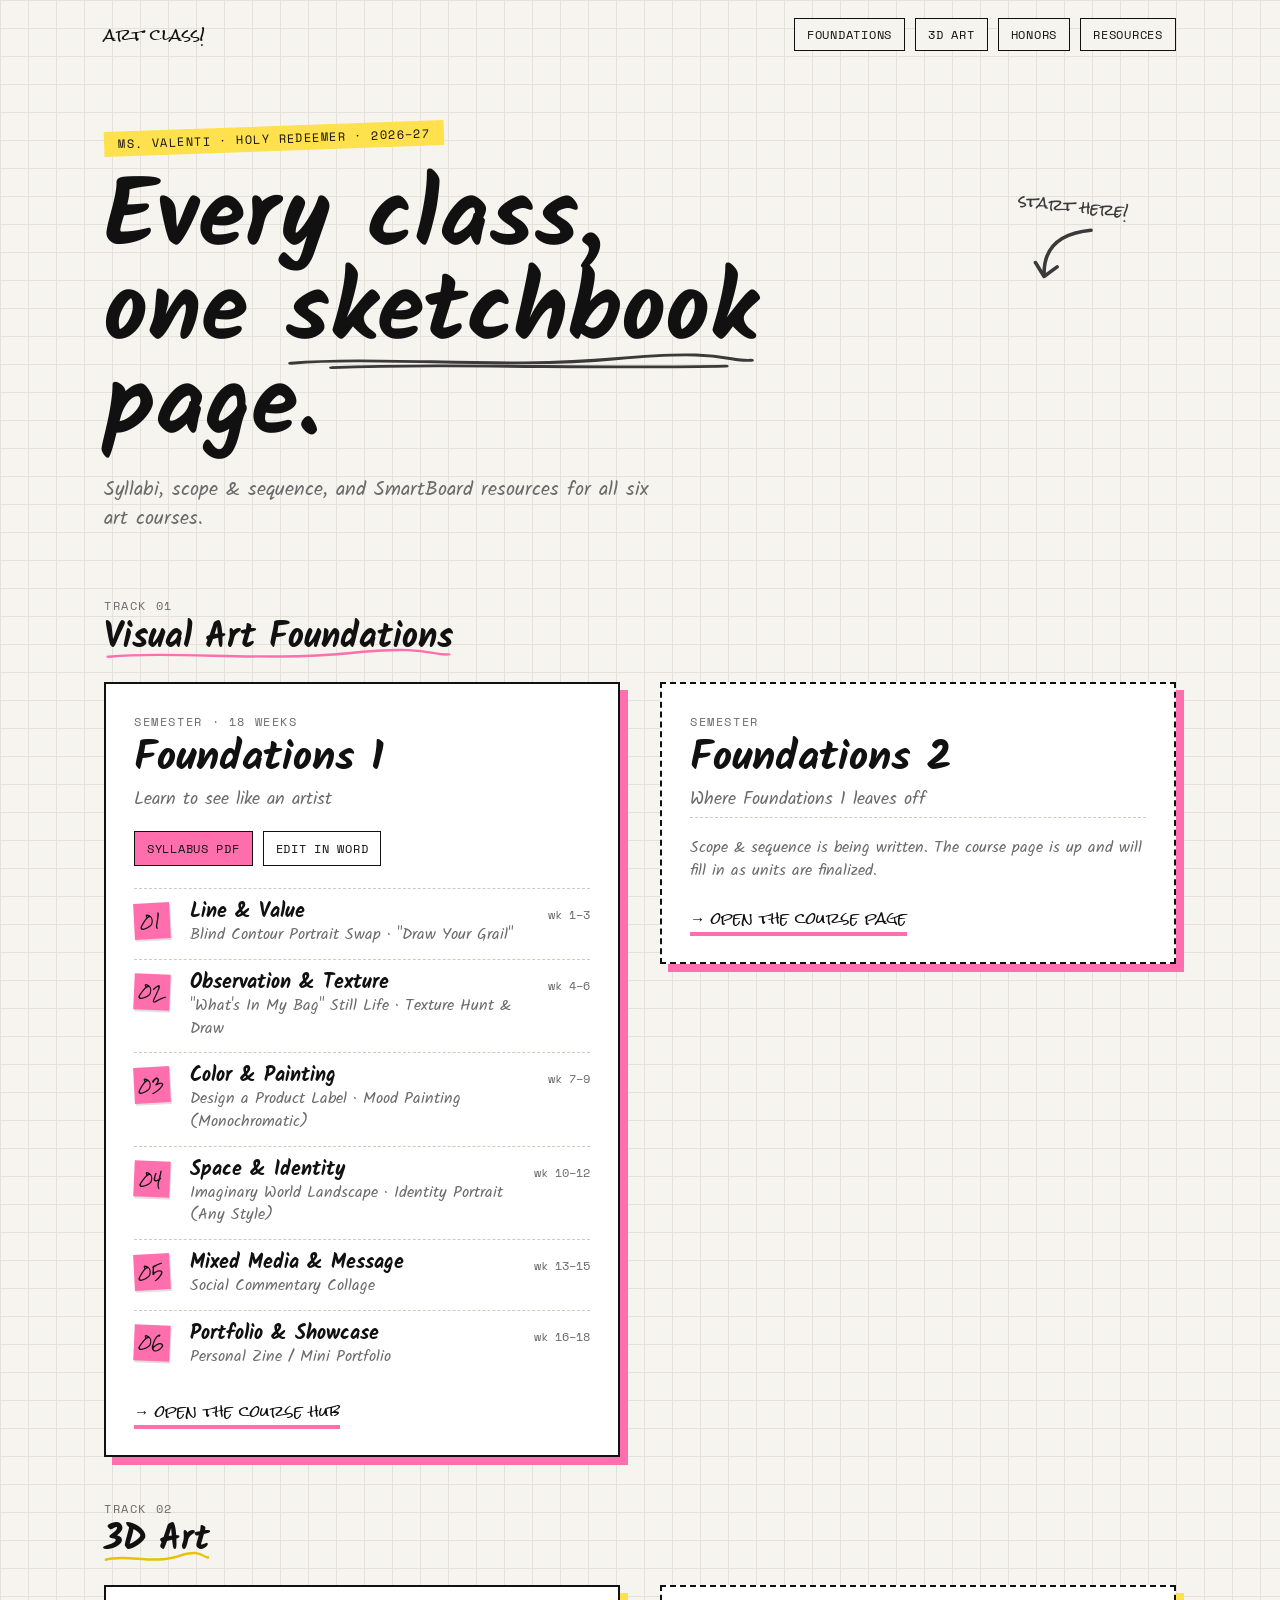
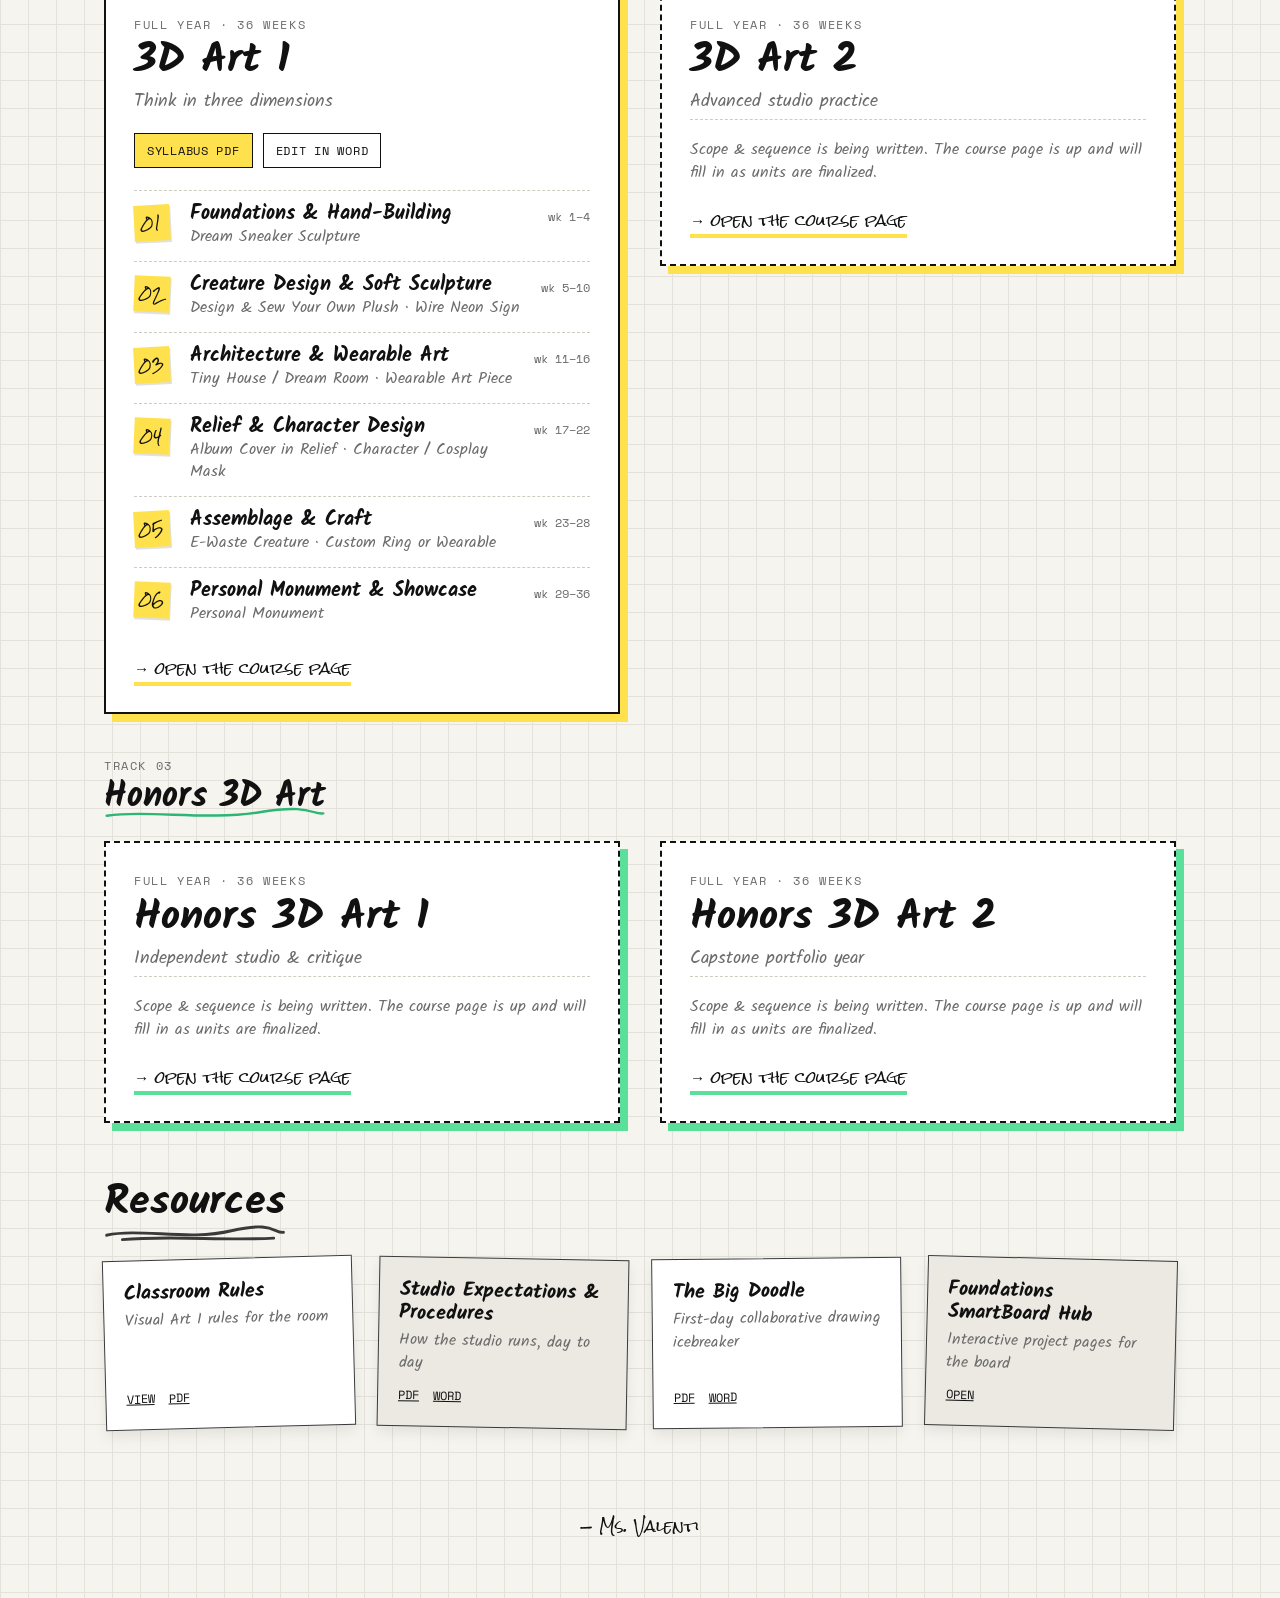
==== index.html @ 7fcce96c "Add sketchbook home page: scope & sequence and links Rebuild the top-level index.html in the sketchb" ====
<!DOCTYPE html>
<html lang="en">
<head>
<meta charset="UTF-8">
<meta name="viewport" content="width=device-width, initial-scale=1.0">
<title>Art Class — Holy Redeemer</title>
<link rel="preconnect" href="https://fonts.googleapis.com">
<link rel="preconnect" href="https://fonts.gstatic.com" crossorigin>
<link href="https://fonts.googleapis.com/css2?family=Kalam:wght@400;700&family=Space+Mono&family=Rock+Salt&display=swap" rel="stylesheet">
<style>
* { margin: 0; padding: 0; box-sizing: border-box; }
html { scroll-behavior: smooth; }
a { color: inherit; }
svg.dd { position: absolute; pointer-events: none; overflow: visible; max-width: none; }
svg.dd path { fill: none; stroke-linecap: round; stroke-linejoin: round; }
img, svg { max-width: 100%; }

:root { --ink:#111111; --char:#3A3A3A; --ink2:#6B6B6B; --paper:#F6F4EF; --white:#FFFFFF; --grid:#E4E1DA; --pink:#FF6FAE; --yellow:#FFE14D; --green:#5BE09B; --dim:#DCD8CF; }
body { font-family:'Kalam',cursive; color:var(--ink); font-size:18px; line-height:1.45; overflow-x:hidden;
  background-color:var(--paper);
  background-image: linear-gradient(var(--grid) 1px, transparent 1px), linear-gradient(90deg, var(--grid) 1px, transparent 1px);
  background-size: 28px 28px; }
.wrap { max-width:1120px; margin:0 auto; padding:0 24px; }
.mono { font-family:'Space Mono',monospace; }
nav { padding:22px 0; }
nav .wrap { display:flex; justify-content:space-between; align-items:center; flex-wrap:wrap; gap:12px; }
.brand { font-family:'Rock Salt',cursive; font-size:1rem; text-decoration:none; }
nav ul { list-style:none; display:flex; gap:10px; flex-wrap:wrap; }
nav a.tab { font-family:'Space Mono',monospace; font-size:.78rem; text-transform:uppercase; letter-spacing:.06em; text-decoration:none; padding:6px 12px; border:1.5px solid var(--ink); background:var(--paper); }
nav a.tab:hover { background:var(--ink); color:var(--paper); }
.hero { padding:56px 0 30px; position:relative; }
.hero .tape { display:inline-block; background:var(--yellow); color:var(--ink); padding:4px 14px; transform:rotate(-2deg); font-family:'Space Mono',monospace; font-size:.75rem; letter-spacing:.12em; text-transform:uppercase; }
.hero h1 { font-weight:700; font-size:clamp(3rem,8vw,6rem); line-height:.98; margin-top:22px; max-width:860px; }
.hero h1 em { font-style:normal; color:var(--ink); position:relative; display:inline-block; }
.hero p { margin-top:20px; font-size:1.25rem; max-width:560px; color:var(--ink2); }
.hero .note { position:absolute; right:30px; top:70px; font-family:'Rock Salt',cursive; font-size:.95rem; color:var(--char); transform:rotate(6deg); width:200px; text-align:center; }
.hero .note svg.dd { position:static; display:block; margin:6px auto 0; width:80px; height:60px; }

/* ── Track sections ── */
.track { padding:34px 0 10px; }
.track .kicker { font-family:'Space Mono',monospace; font-size:.72rem; letter-spacing:.14em; text-transform:uppercase; color:var(--ink2); }
.track > h2 { font-weight:700; font-size:2.2rem; line-height:1; display:inline-block; position:relative; margin:6px 0 26px; }
.courses { display:grid; grid-template-columns:repeat(auto-fit,minmax(min(460px,100%),1fr)); gap:40px; align-items:start; }

.page { background:var(--white); border:2px solid var(--ink); padding:30px 28px 26px; position:relative; box-shadow:8px 8px 0 var(--accent); }
.va { --accent:var(--pink); } .td { --accent:var(--yellow); } .hn { --accent:var(--green); }
.page.soon { border-style:dashed; }
.page .tag { font-family:'Space Mono',monospace; font-size:.72rem; letter-spacing:.14em; text-transform:uppercase; color:var(--ink2); }
.page h2 { font-weight:700; font-size:2.6rem; line-height:1; margin:8px 0 6px; position:relative; display:inline-block; }
.page .sub { color:var(--ink2); }
.page .btns { display:flex; gap:10px; margin:18px 0 22px; flex-wrap:wrap; }
.page .btns a { font-family:'Space Mono',monospace; font-size:.75rem; text-transform:uppercase; letter-spacing:.06em; text-decoration:none; padding:8px 12px; border:1.5px solid var(--ink); }
.page .btns a.pop { background:var(--accent); color:var(--ink); border-color:var(--ink); }
.units { list-style:none; }
.units li { display:grid; grid-template-columns:44px 1fr auto; gap:4px 12px; padding:12px 0; border-top:1.5px dashed #CFCBC2; }
.units .n { font-family:'Rock Salt',cursive; color:var(--ink); width:36px; height:36px; display:grid; place-items:center; font-size:.85rem; margin-top:2px; transform:rotate(-3deg); box-shadow:1px 2px 0 rgba(0,0,0,.12); background:var(--accent); }
.units li:nth-child(even) .n { transform:rotate(2.5deg); }
.units h3 { font-weight:700; font-size:1.25rem; line-height:1.15; }
.units .p { font-size:.98rem; color:var(--ink2); }
.units .wk { font-family:'Space Mono',monospace; font-size:.72rem; color:var(--ink2); white-space:nowrap; padding-top:6px; }
.soonnote { border-top:1.5px dashed #CFCBC2; margin-top:4px; padding:18px 0 6px; color:var(--ink2); font-size:1rem; }
.page .hub { display:block; margin-top:20px; text-decoration:none; font-family:'Rock Salt',cursive; font-size:.95rem; color:var(--ink); width:fit-content; border-bottom:4px solid var(--accent); padding-bottom:2px; }

.res { padding-top:40px; }
.res h2 { font-weight:700; font-size:2.6rem; display:inline-block; position:relative; margin-bottom:24px; }
.stickies { display:grid; grid-template-columns:repeat(auto-fit,minmax(min(230px,100%),1fr)); gap:24px; padding-bottom:40px; }
.sticky { padding:22px 20px; min-height:170px; display:flex; flex-direction:column; gap:4px; box-shadow:0 6px 14px rgba(0,0,0,.08); border:1.5px solid var(--char); }
.sticky:nth-child(1){ background:var(--white); transform:rotate(-1.5deg); }
.sticky:nth-child(2){ background:#ECE9E2; transform:rotate(1deg); }
.sticky:nth-child(3){ background:var(--white); transform:rotate(-.6deg); }
.sticky:nth-child(4){ background:#ECE9E2; transform:rotate(1.4deg); }
.sticky b { font-size:1.25rem; line-height:1.15; }
.sticky span { color:var(--ink2); font-size:.98rem; }
.sticky .l { margin-top:auto; display:flex; gap:14px; }
.sticky .l a { font-family:'Space Mono',monospace; font-size:.75rem; text-transform:uppercase; }
footer { text-align:center; padding:48px 0 60px; font-family:'Rock Salt',cursive; font-size:.95rem; }
@media (max-width:760px){ .hero .note{ display:none; } .page{ padding:24px 20px; box-shadow:5px 5px 0 var(--accent); } .page h2{ font-size:2.2rem; } .track > h2{ font-size:1.9rem; } }
</style>
</head>
<body>
<nav><div class="wrap"><a class="brand" href="#top">art class!</a><ul>
<li><a class="tab" href="#foundations">Foundations</a></li><li><a class="tab" href="#3d-art">3D Art</a></li><li><a class="tab" href="#honors">Honors</a></li><li><a class="tab" href="#resources">Resources</a></li></ul></div></nav>

<header class="hero" id="top"><div class="wrap" style="position:relative">
<span class="tape">Ms. Valenti · Holy Redeemer · 2026–27</span>
<h1>Every class,<br>one <em>sketchbook
<svg class="dd" viewBox="0 0 300 30" preserveAspectRatio="none" style="left:0;bottom:-10px;width:100%;height:22px"><path d="M4 18 C 60 8, 140 26, 210 12 S 280 16, 296 14 M30 24 C 110 18, 200 26, 280 22" stroke="#3A3A3A" stroke-width="4"/></svg>
</em> page.</h1>
<p>Syllabi, scope &amp; sequence, and SmartBoard resources for all six art courses.</p>
<div class="note">start here!<svg class="dd" viewBox="0 0 80 60"><path d="M60 4 C 30 10, 14 26, 18 54 M8 42 L18 55 L30 44" stroke="#3A3A3A" stroke-width="3.5"/></svg></div>
</div></header>

<main class="wrap">

<!-- ══ Visual Art Foundations ══ -->
<section class="track" id="foundations">
<div class="kicker">Track 01</div>
<h2>Visual Art Foundations
<svg class="dd" viewBox="0 0 300 30" preserveAspectRatio="none" style="left:0;bottom:-8px;width:100%;height:18px"><path d="M4 18 C 60 8, 140 26, 210 12 S 280 16, 296 14" stroke="#FF6FAE" stroke-width="4"/></svg>
</h2>
<div class="courses">

<section class="page va" id="foundations-1"><div class="tag">Semester · 18 weeks</div><h2>Foundations 1</h2><div class="sub">Learn to see like an artist</div>
<div class="btns"><a class="pop" href="syllabi/Visual_Art_I_Syllabus.pdf" target="_blank">Syllabus PDF</a><a href="syllabi/Visual_Art_I_Syllabus.docx">Edit in Word</a></div>
<ol class="units">
<li><div class="n">01</div><div><h3>Line &amp; Value</h3><div class="p">Blind Contour Portrait Swap · &quot;Draw Your Grail&quot;</div></div><div class="wk">wk 1–3</div></li>
<li><div class="n">02</div><div><h3>Observation &amp; Texture</h3><div class="p">&quot;What&#x27;s In My Bag&quot; Still Life · Texture Hunt &amp; Draw</div></div><div class="wk">wk 4–6</div></li>
<li><div class="n">03</div><div><h3>Color &amp; Painting</h3><div class="p">Design a Product Label · Mood Painting (Monochromatic)</div></div><div class="wk">wk 7–9</div></li>
<li><div class="n">04</div><div><h3>Space &amp; Identity</h3><div class="p">Imaginary World Landscape · Identity Portrait (Any Style)</div></div><div class="wk">wk 10–12</div></li>
<li><div class="n">05</div><div><h3>Mixed Media &amp; Message</h3><div class="p">Social Commentary Collage</div></div><div class="wk">wk 13–15</div></li>
<li><div class="n">06</div><div><h3>Portfolio &amp; Showcase</h3><div class="p">Personal Zine / Mini Portfolio</div></div><div class="wk">wk 16–18</div></li>
</ol>
<a class="hub" href="foundations/index.html">→ open the course hub</a></section>

<section class="page va soon" id="foundations-2"><div class="tag">Semester</div><h2>Foundations 2</h2><div class="sub">Where Foundations 1 leaves off</div>
<div class="soonnote">Scope &amp; sequence is being written. The course page is up and will fill in as units are finalized.</div>
<a class="hub" href="foundations-2/index.html">→ open the course page</a></section>

</div></section>

<!-- ══ 3D Art ══ -->
<section class="track" id="3d-art">
<div class="kicker">Track 02</div>
<h2>3D Art
<svg class="dd" viewBox="0 0 300 30" preserveAspectRatio="none" style="left:0;bottom:-8px;width:100%;height:18px"><path d="M4 18 C 60 8, 140 26, 210 12 S 280 16, 296 14" stroke="#E8C200" stroke-width="4"/></svg>
</h2>
<div class="courses">

<section class="page td" id="3d-art-1"><div class="tag">Full year · 36 weeks</div><h2>3D Art 1</h2><div class="sub">Think in three dimensions</div>
<div class="btns"><a class="pop" href="syllabi/3D_Art_Syllabus.pdf" target="_blank">Syllabus PDF</a><a href="syllabi/3D_Art_Syllabus.docx">Edit in Word</a></div>
<ol class="units">
<li><div class="n">01</div><div><h3>Foundations &amp; Hand-Building</h3><div class="p">Dream Sneaker Sculpture</div></div><div class="wk">wk 1–4</div></li>
<li><div class="n">02</div><div><h3>Creature Design &amp; Soft Sculpture</h3><div class="p">Design &amp; Sew Your Own Plush · Wire Neon Sign</div></div><div class="wk">wk 5–10</div></li>
<li><div class="n">03</div><div><h3>Architecture &amp; Wearable Art</h3><div class="p">Tiny House / Dream Room · Wearable Art Piece</div></div><div class="wk">wk 11–16</div></li>
<li><div class="n">04</div><div><h3>Relief &amp; Character Design</h3><div class="p">Album Cover in Relief · Character / Cosplay Mask</div></div><div class="wk">wk 17–22</div></li>
<li><div class="n">05</div><div><h3>Assemblage &amp; Craft</h3><div class="p">E-Waste Creature · Custom Ring or Wearable</div></div><div class="wk">wk 23–28</div></li>
<li><div class="n">06</div><div><h3>Personal Monument &amp; Showcase</h3><div class="p">Personal Monument</div></div><div class="wk">wk 29–36</div></li>
</ol>
<a class="hub" href="3d-art/index.html">→ open the course page</a></section>

<section class="page td soon" id="3d-art-2"><div class="tag">Full year · 36 weeks</div><h2>3D Art 2</h2><div class="sub">Advanced studio practice</div>
<div class="soonnote">Scope &amp; sequence is being written. The course page is up and will fill in as units are finalized.</div>
<a class="hub" href="3d-art-2/index.html">→ open the course page</a></section>

</div></section>

<!-- ══ Honors 3D Art ══ -->
<section class="track" id="honors">
<div class="kicker">Track 03</div>
<h2>Honors 3D Art
<svg class="dd" viewBox="0 0 300 30" preserveAspectRatio="none" style="left:0;bottom:-8px;width:100%;height:18px"><path d="M4 18 C 60 8, 140 26, 210 12 S 280 16, 296 14" stroke="#2BB673" stroke-width="4"/></svg>
</h2>
<div class="courses">

<section class="page hn soon" id="honors-1"><div class="tag">Full year · 36 weeks</div><h2>Honors 3D Art 1</h2><div class="sub">Independent studio &amp; critique</div>
<div class="soonnote">Scope &amp; sequence is being written. The course page is up and will fill in as units are finalized.</div>
<a class="hub" href="honors-3d/index.html">→ open the course page</a></section>

<section class="page hn soon" id="honors-2"><div class="tag">Full year · 36 weeks</div><h2>Honors 3D Art 2</h2><div class="sub">Capstone portfolio year</div>
<div class="soonnote">Scope &amp; sequence is being written. The course page is up and will fill in as units are finalized.</div>
<a class="hub" href="honors-3d-2/index.html">→ open the course page</a></section>

</div></section>

<!-- ══ Resources ══ -->
<section class="res" id="resources"><h2>Resources
<svg class="dd" viewBox="0 0 300 30" preserveAspectRatio="none" style="left:0;bottom:-10px;width:100%;height:22px"><path d="M4 18 C 60 8, 140 26, 210 12 S 280 16, 296 14 M30 24 C 110 18, 200 26, 280 22" stroke="#3A3A3A" stroke-width="4"/></svg>
</h2>
<div class="stickies">
<div class="sticky"><b>Classroom Rules</b><span>Visual Art I rules for the room</span><div class="l"><a href="visual_art_i_classroom_rules.html">View</a><a href="Visual_Art_I_Classroom_Rules.pdf" target="_blank">PDF</a></div></div>
<div class="sticky"><b>Studio Expectations &amp; Procedures</b><span>How the studio runs, day to day</span><div class="l"><a href="syllabi/Studio_Expectations_Procedures.pdf" target="_blank">PDF</a><a href="syllabi/Studio_Expectations_Procedures.docx">Word</a></div></div>
<div class="sticky"><b>The Big Doodle</b><span>First-day collaborative drawing icebreaker</span><div class="l"><a href="syllabi/The_Big_Doodle_Icebreaker.pdf" target="_blank">PDF</a><a href="syllabi/The_Big_Doodle_Icebreaker.docx">Word</a></div></div>
<div class="sticky"><b>Foundations SmartBoard Hub</b><span>Interactive project pages for the board</span><div class="l"><a href="foundations/projects.html">Open</a></div></div>
</div></section>

</main><footer>— Ms. Valenti</footer></body></html>
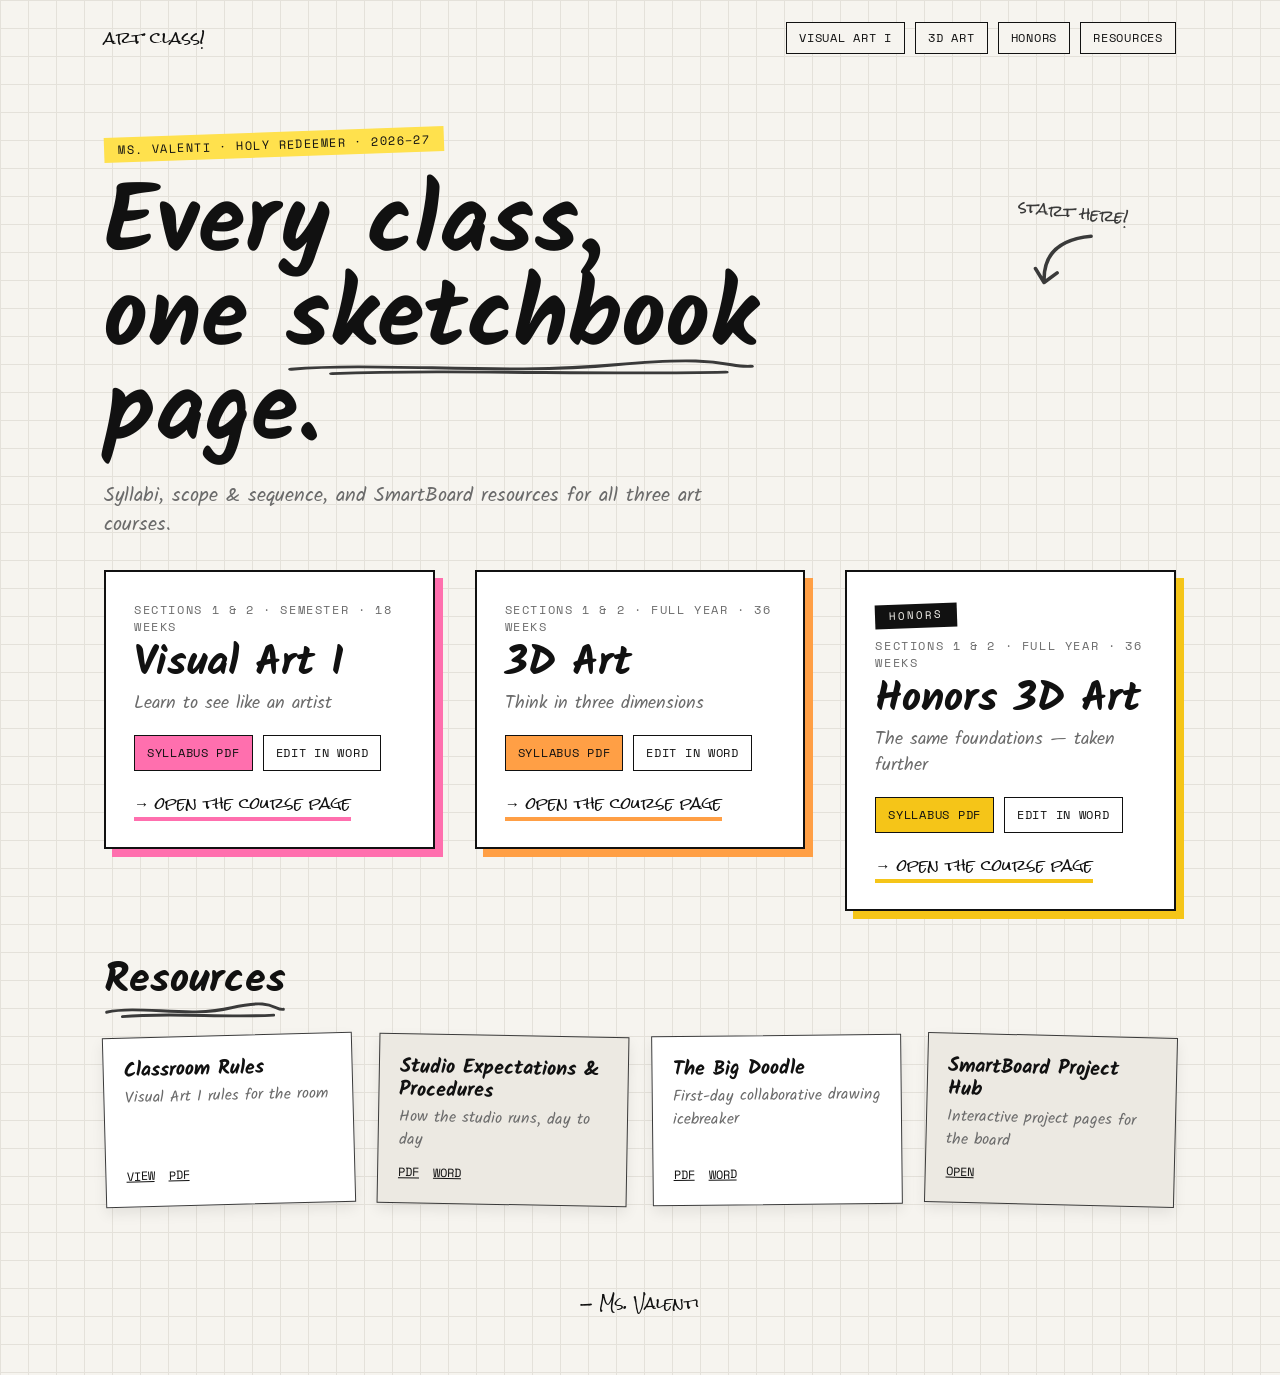
==== commit 93a45f3f: "Restructure to three courses and add the Sketchbook design system The six "courses" were really thre" ====
--- a/index.html
+++ b/index.html
@@ -7,162 +7,55 @@
 <link rel="preconnect" href="https://fonts.googleapis.com">
 <link rel="preconnect" href="https://fonts.gstatic.com" crossorigin>
 <link href="https://fonts.googleapis.com/css2?family=Kalam:wght@400;700&family=Space+Mono&family=Rock+Salt&display=swap" rel="stylesheet">
-<style>
-* { margin: 0; padding: 0; box-sizing: border-box; }
-html { scroll-behavior: smooth; }
-a { color: inherit; }
-svg.dd { position: absolute; pointer-events: none; overflow: visible; max-width: none; }
-svg.dd path { fill: none; stroke-linecap: round; stroke-linejoin: round; }
-img, svg { max-width: 100%; }
-
-:root { --ink:#111111; --char:#3A3A3A; --ink2:#6B6B6B; --paper:#F6F4EF; --white:#FFFFFF; --grid:#E4E1DA; --pink:#FF6FAE; --yellow:#FFE14D; --green:#5BE09B; --dim:#DCD8CF; }
-body { font-family:'Kalam',cursive; color:var(--ink); font-size:18px; line-height:1.45; overflow-x:hidden;
-  background-color:var(--paper);
-  background-image: linear-gradient(var(--grid) 1px, transparent 1px), linear-gradient(90deg, var(--grid) 1px, transparent 1px);
-  background-size: 28px 28px; }
-.wrap { max-width:1120px; margin:0 auto; padding:0 24px; }
-.mono { font-family:'Space Mono',monospace; }
-nav { padding:22px 0; }
-nav .wrap { display:flex; justify-content:space-between; align-items:center; flex-wrap:wrap; gap:12px; }
-.brand { font-family:'Rock Salt',cursive; font-size:1rem; text-decoration:none; }
-nav ul { list-style:none; display:flex; gap:10px; flex-wrap:wrap; }
-nav a.tab { font-family:'Space Mono',monospace; font-size:.78rem; text-transform:uppercase; letter-spacing:.06em; text-decoration:none; padding:6px 12px; border:1.5px solid var(--ink); background:var(--paper); }
-nav a.tab:hover { background:var(--ink); color:var(--paper); }
-.hero { padding:56px 0 30px; position:relative; }
-.hero .tape { display:inline-block; background:var(--yellow); color:var(--ink); padding:4px 14px; transform:rotate(-2deg); font-family:'Space Mono',monospace; font-size:.75rem; letter-spacing:.12em; text-transform:uppercase; }
-.hero h1 { font-weight:700; font-size:clamp(3rem,8vw,6rem); line-height:.98; margin-top:22px; max-width:860px; }
-.hero h1 em { font-style:normal; color:var(--ink); position:relative; display:inline-block; }
-.hero p { margin-top:20px; font-size:1.25rem; max-width:560px; color:var(--ink2); }
-.hero .note { position:absolute; right:30px; top:70px; font-family:'Rock Salt',cursive; font-size:.95rem; color:var(--char); transform:rotate(6deg); width:200px; text-align:center; }
-.hero .note svg.dd { position:static; display:block; margin:6px auto 0; width:80px; height:60px; }
-
-/* ── Track sections ── */
-.track { padding:34px 0 10px; }
-.track .kicker { font-family:'Space Mono',monospace; font-size:.72rem; letter-spacing:.14em; text-transform:uppercase; color:var(--ink2); }
-.track > h2 { font-weight:700; font-size:2.2rem; line-height:1; display:inline-block; position:relative; margin:6px 0 26px; }
-.courses { display:grid; grid-template-columns:repeat(auto-fit,minmax(min(460px,100%),1fr)); gap:40px; align-items:start; }
-
-.page { background:var(--white); border:2px solid var(--ink); padding:30px 28px 26px; position:relative; box-shadow:8px 8px 0 var(--accent); }
-.va { --accent:var(--pink); } .td { --accent:var(--yellow); } .hn { --accent:var(--green); }
-.page.soon { border-style:dashed; }
-.page .tag { font-family:'Space Mono',monospace; font-size:.72rem; letter-spacing:.14em; text-transform:uppercase; color:var(--ink2); }
-.page h2 { font-weight:700; font-size:2.6rem; line-height:1; margin:8px 0 6px; position:relative; display:inline-block; }
-.page .sub { color:var(--ink2); }
-.page .btns { display:flex; gap:10px; margin:18px 0 22px; flex-wrap:wrap; }
-.page .btns a { font-family:'Space Mono',monospace; font-size:.75rem; text-transform:uppercase; letter-spacing:.06em; text-decoration:none; padding:8px 12px; border:1.5px solid var(--ink); }
-.page .btns a.pop { background:var(--accent); color:var(--ink); border-color:var(--ink); }
-.units { list-style:none; }
-.units li { display:grid; grid-template-columns:44px 1fr auto; gap:4px 12px; padding:12px 0; border-top:1.5px dashed #CFCBC2; }
-.units .n { font-family:'Rock Salt',cursive; color:var(--ink); width:36px; height:36px; display:grid; place-items:center; font-size:.85rem; margin-top:2px; transform:rotate(-3deg); box-shadow:1px 2px 0 rgba(0,0,0,.12); background:var(--accent); }
-.units li:nth-child(even) .n { transform:rotate(2.5deg); }
-.units h3 { font-weight:700; font-size:1.25rem; line-height:1.15; }
-.units .p { font-size:.98rem; color:var(--ink2); }
-.units .wk { font-family:'Space Mono',monospace; font-size:.72rem; color:var(--ink2); white-space:nowrap; padding-top:6px; }
-.soonnote { border-top:1.5px dashed #CFCBC2; margin-top:4px; padding:18px 0 6px; color:var(--ink2); font-size:1rem; }
-.page .hub { display:block; margin-top:20px; text-decoration:none; font-family:'Rock Salt',cursive; font-size:.95rem; color:var(--ink); width:fit-content; border-bottom:4px solid var(--accent); padding-bottom:2px; }
-
-.res { padding-top:40px; }
-.res h2 { font-weight:700; font-size:2.6rem; display:inline-block; position:relative; margin-bottom:24px; }
-.stickies { display:grid; grid-template-columns:repeat(auto-fit,minmax(min(230px,100%),1fr)); gap:24px; padding-bottom:40px; }
-.sticky { padding:22px 20px; min-height:170px; display:flex; flex-direction:column; gap:4px; box-shadow:0 6px 14px rgba(0,0,0,.08); border:1.5px solid var(--char); }
-.sticky:nth-child(1){ background:var(--white); transform:rotate(-1.5deg); }
-.sticky:nth-child(2){ background:#ECE9E2; transform:rotate(1deg); }
-.sticky:nth-child(3){ background:var(--white); transform:rotate(-.6deg); }
-.sticky:nth-child(4){ background:#ECE9E2; transform:rotate(1.4deg); }
-.sticky b { font-size:1.25rem; line-height:1.15; }
-.sticky span { color:var(--ink2); font-size:.98rem; }
-.sticky .l { margin-top:auto; display:flex; gap:14px; }
-.sticky .l a { font-family:'Space Mono',monospace; font-size:.75rem; text-transform:uppercase; }
-footer { text-align:center; padding:48px 0 60px; font-family:'Rock Salt',cursive; font-size:.95rem; }
-@media (max-width:760px){ .hero .note{ display:none; } .page{ padding:24px 20px; box-shadow:5px 5px 0 var(--accent); } .page h2{ font-size:2.2rem; } .track > h2{ font-size:1.9rem; } }
-</style>
+<link rel="stylesheet" href="sketchbook.css">
 </head>
 <body>
+
 <nav><div class="wrap"><a class="brand" href="#top">art class!</a><ul>
-<li><a class="tab" href="#foundations">Foundations</a></li><li><a class="tab" href="#3d-art">3D Art</a></li><li><a class="tab" href="#honors">Honors</a></li><li><a class="tab" href="#resources">Resources</a></li></ul></div></nav>
+<li><a class="tab" href="#visual-art-i">Visual Art I</a></li>
+<li><a class="tab" href="#3d-art">3D Art</a></li>
+<li><a class="tab" href="#honors">Honors</a></li>
+<li><a class="tab" href="#resources">Resources</a></li></ul></div></nav>
 
 <header class="hero" id="top"><div class="wrap" style="position:relative">
 <span class="tape">Ms. Valenti · Holy Redeemer · 2026–27</span>
 <h1>Every class,<br>one <em>sketchbook
 <svg class="dd" viewBox="0 0 300 30" preserveAspectRatio="none" style="left:0;bottom:-10px;width:100%;height:22px"><path d="M4 18 C 60 8, 140 26, 210 12 S 280 16, 296 14 M30 24 C 110 18, 200 26, 280 22" stroke="#3A3A3A" stroke-width="4"/></svg>
 </em> page.</h1>
-<p>Syllabi, scope &amp; sequence, and SmartBoard resources for all six art courses.</p>
+<p>Syllabi, scope &amp; sequence, and SmartBoard resources for all three art courses.</p>
 <div class="note">start here!<svg class="dd" viewBox="0 0 80 60"><path d="M60 4 C 30 10, 14 26, 18 54 M8 42 L18 55 L30 44" stroke="#3A3A3A" stroke-width="3.5"/></svg></div>
 </div></header>
 
 <main class="wrap">
+<div class="courses three">
 
-<!-- ══ Visual Art Foundations ══ -->
-<section class="track" id="foundations">
-<div class="kicker">Track 01</div>
-<h2>Visual Art Foundations
-<svg class="dd" viewBox="0 0 300 30" preserveAspectRatio="none" style="left:0;bottom:-8px;width:100%;height:18px"><path d="M4 18 C 60 8, 140 26, 210 12 S 280 16, 296 14" stroke="#FF6FAE" stroke-width="4"/></svg>
-</h2>
-<div class="courses">
+<section class="page va" id="visual-art-i">
+<div class="tag">Sections 1 &amp; 2 · Semester · 18 weeks</div>
+<h2>Visual Art I</h2>
+<div class="sub">Learn to see like an artist</div>
+<div class="btns"><a class="pop" href="syllabi/Visual_Art_I_Syllabus.pdf" target="_blank">Syllabus PDF</a><a href="syllabi/Visual_Art_I_Syllabus.docx">Edit in Word</a></div>
+<a class="hub" href="foundations/index.html">→ open the course page</a>
+</section>
 
-<section class="page va" id="foundations-1"><div class="tag">Semester · 18 weeks</div><h2>Foundations 1</h2><div class="sub">Learn to see like an artist</div>
-<div class="btns"><a class="pop" href="syllabi/Visual_Art_I_Syllabus.pdf" target="_blank">Syllabus PDF</a><a href="syllabi/Visual_Art_I_Syllabus.docx">Edit in Word</a></div>
-<ol class="units">
-<li><div class="n">01</div><div><h3>Line &amp; Value</h3><div class="p">Blind Contour Portrait Swap · &quot;Draw Your Grail&quot;</div></div><div class="wk">wk 1–3</div></li>
-<li><div class="n">02</div><div><h3>Observation &amp; Texture</h3><div class="p">&quot;What&#x27;s In My Bag&quot; Still Life · Texture Hunt &amp; Draw</div></div><div class="wk">wk 4–6</div></li>
-<li><div class="n">03</div><div><h3>Color &amp; Painting</h3><div class="p">Design a Product Label · Mood Painting (Monochromatic)</div></div><div class="wk">wk 7–9</div></li>
-<li><div class="n">04</div><div><h3>Space &amp; Identity</h3><div class="p">Imaginary World Landscape · Identity Portrait (Any Style)</div></div><div class="wk">wk 10–12</div></li>
-<li><div class="n">05</div><div><h3>Mixed Media &amp; Message</h3><div class="p">Social Commentary Collage</div></div><div class="wk">wk 13–15</div></li>
-<li><div class="n">06</div><div><h3>Portfolio &amp; Showcase</h3><div class="p">Personal Zine / Mini Portfolio</div></div><div class="wk">wk 16–18</div></li>
-</ol>
-<a class="hub" href="foundations/index.html">→ open the course hub</a></section>
+<section class="page td" id="3d-art">
+<div class="tag">Sections 1 &amp; 2 · Full year · 36 weeks</div>
+<h2>3D Art</h2>
+<div class="sub">Think in three dimensions</div>
+<div class="btns"><a class="pop" href="syllabi/3D_Art_Syllabus.pdf" target="_blank">Syllabus PDF</a><a href="syllabi/3D_Art_Syllabus.docx">Edit in Word</a></div>
+<a class="hub" href="3d-art/index.html">→ open the course page</a>
+</section>
 
-<section class="page va soon" id="foundations-2"><div class="tag">Semester</div><h2>Foundations 2</h2><div class="sub">Where Foundations 1 leaves off</div>
-<div class="soonnote">Scope &amp; sequence is being written. The course page is up and will fill in as units are finalized.</div>
-<a class="hub" href="foundations-2/index.html">→ open the course page</a></section>
+<section class="page hn" id="honors">
+<div><span class="tape-honors">Honors</span></div>
+<div class="tag">Sections 1 &amp; 2 · Full year · 36 weeks</div>
+<h2>Honors 3D Art</h2>
+<div class="sub">The same foundations — taken further</div>
+<div class="btns"><a class="pop" href="syllabi/3D_Art_Syllabus.pdf" target="_blank">Syllabus PDF</a><a href="syllabi/3D_Art_Syllabus.docx">Edit in Word</a></div>
+<a class="hub" href="honors-3d/index.html">→ open the course page</a>
+</section>
 
-</div></section>
+</div>
 
-<!-- ══ 3D Art ══ -->
-<section class="track" id="3d-art">
-<div class="kicker">Track 02</div>
-<h2>3D Art
-<svg class="dd" viewBox="0 0 300 30" preserveAspectRatio="none" style="left:0;bottom:-8px;width:100%;height:18px"><path d="M4 18 C 60 8, 140 26, 210 12 S 280 16, 296 14" stroke="#E8C200" stroke-width="4"/></svg>
-</h2>
-<div class="courses">
-
-<section class="page td" id="3d-art-1"><div class="tag">Full year · 36 weeks</div><h2>3D Art 1</h2><div class="sub">Think in three dimensions</div>
-<div class="btns"><a class="pop" href="syllabi/3D_Art_Syllabus.pdf" target="_blank">Syllabus PDF</a><a href="syllabi/3D_Art_Syllabus.docx">Edit in Word</a></div>
-<ol class="units">
-<li><div class="n">01</div><div><h3>Foundations &amp; Hand-Building</h3><div class="p">Dream Sneaker Sculpture</div></div><div class="wk">wk 1–4</div></li>
-<li><div class="n">02</div><div><h3>Creature Design &amp; Soft Sculpture</h3><div class="p">Design &amp; Sew Your Own Plush · Wire Neon Sign</div></div><div class="wk">wk 5–10</div></li>
-<li><div class="n">03</div><div><h3>Architecture &amp; Wearable Art</h3><div class="p">Tiny House / Dream Room · Wearable Art Piece</div></div><div class="wk">wk 11–16</div></li>
-<li><div class="n">04</div><div><h3>Relief &amp; Character Design</h3><div class="p">Album Cover in Relief · Character / Cosplay Mask</div></div><div class="wk">wk 17–22</div></li>
-<li><div class="n">05</div><div><h3>Assemblage &amp; Craft</h3><div class="p">E-Waste Creature · Custom Ring or Wearable</div></div><div class="wk">wk 23–28</div></li>
-<li><div class="n">06</div><div><h3>Personal Monument &amp; Showcase</h3><div class="p">Personal Monument</div></div><div class="wk">wk 29–36</div></li>
-</ol>
-<a class="hub" href="3d-art/index.html">→ open the course page</a></section>
-
-<section class="page td soon" id="3d-art-2"><div class="tag">Full year · 36 weeks</div><h2>3D Art 2</h2><div class="sub">Advanced studio practice</div>
-<div class="soonnote">Scope &amp; sequence is being written. The course page is up and will fill in as units are finalized.</div>
-<a class="hub" href="3d-art-2/index.html">→ open the course page</a></section>
-
-</div></section>
-
-<!-- ══ Honors 3D Art ══ -->
-<section class="track" id="honors">
-<div class="kicker">Track 03</div>
-<h2>Honors 3D Art
-<svg class="dd" viewBox="0 0 300 30" preserveAspectRatio="none" style="left:0;bottom:-8px;width:100%;height:18px"><path d="M4 18 C 60 8, 140 26, 210 12 S 280 16, 296 14" stroke="#2BB673" stroke-width="4"/></svg>
-</h2>
-<div class="courses">
-
-<section class="page hn soon" id="honors-1"><div class="tag">Full year · 36 weeks</div><h2>Honors 3D Art 1</h2><div class="sub">Independent studio &amp; critique</div>
-<div class="soonnote">Scope &amp; sequence is being written. The course page is up and will fill in as units are finalized.</div>
-<a class="hub" href="honors-3d/index.html">→ open the course page</a></section>
-
-<section class="page hn soon" id="honors-2"><div class="tag">Full year · 36 weeks</div><h2>Honors 3D Art 2</h2><div class="sub">Capstone portfolio year</div>
-<div class="soonnote">Scope &amp; sequence is being written. The course page is up and will fill in as units are finalized.</div>
-<a class="hub" href="honors-3d-2/index.html">→ open the course page</a></section>
-
-</div></section>
-
-<!-- ══ Resources ══ -->
 <section class="res" id="resources"><h2>Resources
 <svg class="dd" viewBox="0 0 300 30" preserveAspectRatio="none" style="left:0;bottom:-10px;width:100%;height:22px"><path d="M4 18 C 60 8, 140 26, 210 12 S 280 16, 296 14 M30 24 C 110 18, 200 26, 280 22" stroke="#3A3A3A" stroke-width="4"/></svg>
 </h2>
@@ -170,7 +63,7 @@
 <div class="sticky"><b>Classroom Rules</b><span>Visual Art I rules for the room</span><div class="l"><a href="visual_art_i_classroom_rules.html">View</a><a href="Visual_Art_I_Classroom_Rules.pdf" target="_blank">PDF</a></div></div>
 <div class="sticky"><b>Studio Expectations &amp; Procedures</b><span>How the studio runs, day to day</span><div class="l"><a href="syllabi/Studio_Expectations_Procedures.pdf" target="_blank">PDF</a><a href="syllabi/Studio_Expectations_Procedures.docx">Word</a></div></div>
 <div class="sticky"><b>The Big Doodle</b><span>First-day collaborative drawing icebreaker</span><div class="l"><a href="syllabi/The_Big_Doodle_Icebreaker.pdf" target="_blank">PDF</a><a href="syllabi/The_Big_Doodle_Icebreaker.docx">Word</a></div></div>
-<div class="sticky"><b>Foundations SmartBoard Hub</b><span>Interactive project pages for the board</span><div class="l"><a href="foundations/projects.html">Open</a></div></div>
+<div class="sticky"><b>SmartBoard Project Hub</b><span>Interactive project pages for the board</span><div class="l"><a href="foundations/projects.html">Open</a></div></div>
 </div></section>
 
 </main><footer>— Ms. Valenti</footer></body></html>
--- a/sketchbook.css
+++ b/sketchbook.css
@@ -0,0 +1,294 @@
+/* ══════════════════════════════════════════════════════════════
+   SKETCHBOOK — shared design system for the whole artclass site
+   Linked from every page. Fonts are loaded per page from Google:
+   Kalam 400/700 · Rock Salt · Space Mono
+   ══════════════════════════════════════════════════════════════ */
+
+:root {
+  --ink:    #111111;   /* text, borders, doodles        */
+  --char:   #3A3A3A;   /* doodle underlines, 2nd marks  */
+  --ink2:   #6B6B6B;   /* supporting text               */
+  --paper:  #F6F4EF;   /* page background               */
+  --grid:   #E4E1DA;   /* graph paper rule              */
+  --white:  #FFFFFF;   /* cards                         */
+  --warm:   #ECE9E2;   /* alternate cards               */
+  --pink:   #FF6FAE;   /* pop — drawing / painting      */
+  --yellow: #FFE14D;   /* pop — name-strip tape (global) */
+  --orange: #FF9F45;   /* pop — 3D Art                   */
+  --gold:   #F5C518;   /* pop — Honors 3D Art            */
+  --dash:   #CFCBC2;   /* dashed dividers               */
+
+  --accent: var(--pink);          /* per-page course colour */
+  --hand:   'Kalam', cursive;
+  --scrawl: 'Rock Salt', cursive;
+  --label:  'Space Mono', monospace;
+}
+
+.c-pink   { --accent: var(--pink); }
+.c-orange { --accent: var(--orange); }
+.c-honors { --accent: var(--gold); }
+
+* { margin:0; padding:0; box-sizing:border-box; }
+html { scroll-behavior:smooth; }
+a { color:inherit; }
+img, svg { max-width:100%; }
+
+body {
+  font-family:var(--hand); color:var(--ink); font-size:18px; line-height:1.45;
+  overflow-x:hidden; background-color:var(--paper);
+  background-image:
+    linear-gradient(var(--grid) 1px, transparent 1px),
+    linear-gradient(90deg, var(--grid) 1px, transparent 1px);
+  background-size:28px 28px;
+  -webkit-font-smoothing:antialiased;
+}
+
+.wrap { max-width:1120px; margin:0 auto; padding:0 24px; }
+.mono { font-family:var(--label); }
+
+/* ── Hand-drawn doodle overlays ── */
+svg.dd { position:absolute; pointer-events:none; overflow:visible; max-width:none; }
+svg.dd path { fill:none; stroke-linecap:round; stroke-linejoin:round; }
+
+/* ══ NAV ══════════════════════════════════════════════════════ */
+nav { padding:22px 0; }
+nav .wrap { display:flex; justify-content:space-between; align-items:center; flex-wrap:wrap; gap:12px; }
+.brand { font-family:var(--scrawl); font-size:1rem; text-decoration:none; }
+nav ul { list-style:none; display:flex; gap:10px; flex-wrap:wrap; }
+.tab, .site-nav a, .top-nav a, .bottom-nav a {
+  font-family:var(--label); font-size:.78rem; text-transform:uppercase; letter-spacing:.06em;
+  text-decoration:none; padding:6px 12px; border:1.5px solid var(--ink); background:var(--paper);
+  display:inline-block;
+}
+.tab:hover, .site-nav a:hover, .top-nav a:hover, .bottom-nav a:hover { background:var(--ink); color:var(--paper); }
+.site-nav a.active { background:var(--accent); }
+
+/* Course-page header */
+.site-header { padding:22px 0; max-width:1120px; margin:0 auto; padding-left:24px; padding-right:24px;
+  display:flex; justify-content:space-between; align-items:center; flex-wrap:wrap; gap:12px; }
+.site-header .logo { font-family:var(--scrawl); font-size:1rem; text-decoration:none; }
+.site-header .logo span { display:inline; }
+.site-nav { list-style:none; display:flex; gap:10px; flex-wrap:wrap; }
+
+/* Week-page nav strips */
+.top-nav, .bottom-nav { max-width:1120px; margin:0 auto; padding:22px 24px;
+  display:flex; justify-content:space-between; align-items:center; flex-wrap:wrap; gap:12px; }
+.page-label, .next-label { font-family:var(--label); font-size:.72rem; text-transform:uppercase;
+  letter-spacing:.14em; color:var(--ink2); }
+
+/* ══ HERO ═════════════════════════════════════════════════════ */
+.hero { padding:56px 0 30px; position:relative; }
+.tape, .hero-eyebrow, .phase-tag {
+  display:inline-block; background:var(--yellow); color:var(--ink); padding:4px 14px;
+  transform:rotate(-2deg); font-family:var(--label); font-size:.75rem;
+  letter-spacing:.12em; text-transform:uppercase;
+}
+.hero h1, .hero-content h1 {
+  font-weight:700; font-size:clamp(3rem,8vw,6rem); line-height:.98; margin-top:22px; max-width:860px;
+}
+.hero h1 em, .hero-content h1 em { font-style:normal; color:var(--ink); position:relative; display:inline-block; }
+.hero p, .hero-content p, .subtitle { margin-top:20px; font-size:1.25rem; max-width:620px; color:var(--ink2); }
+.hero .note { position:absolute; right:30px; top:70px; font-family:var(--scrawl); font-size:.95rem;
+  color:var(--char); transform:rotate(6deg); width:200px; text-align:center; }
+.hero .note svg.dd { position:static; display:block; margin:6px auto 0; width:80px; height:60px; }
+.hero-content { max-width:1120px; margin:0 auto; padding:0 24px; }
+
+/* ══ TRACKS (home page) ═══════════════════════════════════════ */
+.track { padding:34px 0 10px; }
+.track .kicker { font-family:var(--label); font-size:.72rem; letter-spacing:.14em;
+  text-transform:uppercase; color:var(--ink2); }
+.track > h2 { font-weight:700; font-size:2.2rem; line-height:1; display:inline-block;
+  position:relative; margin:6px 0 26px; }
+.courses { display:grid; grid-template-columns:repeat(auto-fit,minmax(min(460px,100%),1fr));
+  gap:40px; align-items:start; }
+
+/* ══ COURSE CARD ══════════════════════════════════════════════ */
+.page { background:var(--white); border:2px solid var(--ink); padding:30px 28px 26px;
+  position:relative; box-shadow:8px 8px 0 var(--accent); }
+.page.soon { border-style:dashed; }
+.page .tag, .unit-range, .detail-label, .img-label, .video-label, .phase-label {
+  font-family:var(--label); font-size:.72rem; letter-spacing:.14em;
+  text-transform:uppercase; color:var(--ink2); }
+.page h2 { font-weight:700; font-size:2.6rem; line-height:1; margin:8px 0 6px;
+  position:relative; display:inline-block; }
+.page .sub { color:var(--ink2); }
+.soonnote { border-top:1.5px dashed var(--dash); margin-top:4px; padding:18px 0 6px;
+  color:var(--ink2); font-size:1rem; }
+
+/* ── Buttons ── */
+.btns { display:flex; gap:10px; margin:18px 0 22px; flex-wrap:wrap; }
+.btns a, .back {
+  font-family:var(--label); font-size:.75rem; text-transform:uppercase; letter-spacing:.06em;
+  text-decoration:none; padding:8px 12px; border:1.5px solid var(--ink);
+  background:var(--white); color:var(--ink); display:inline-block;
+}
+.btns a.pop { background:var(--accent); color:var(--ink); border-color:var(--ink); }
+.btns a:hover, .back:hover { background:var(--ink); color:var(--paper); }
+
+/* ── Scrawled link ── */
+.hub, .video-ref {
+  display:block; margin-top:20px; text-decoration:none; font-family:var(--scrawl);
+  font-size:.95rem; color:var(--ink); width:fit-content;
+  border-bottom:4px solid var(--accent); padding-bottom:2px;
+}
+
+/* ══ UNIT ROWS ════════════════════════════════════════════════ */
+.units { list-style:none; }
+.units li { display:grid; grid-template-columns:44px 1fr auto; gap:4px 12px;
+  padding:12px 0; border-top:1.5px dashed var(--dash); }
+.units .n, .unit-num, .step-num, .week-big, .big-label {
+  font-family:var(--scrawl); color:var(--ink); width:36px; height:36px; display:grid;
+  place-items:center; font-size:.85rem; margin-top:2px; transform:rotate(-3deg);
+  box-shadow:1px 2px 0 rgba(0,0,0,.12); background:var(--accent); flex:none;
+}
+.units li:nth-child(even) .n,
+.step-cards > *:nth-child(even) .step-num { transform:rotate(2.5deg); }
+.units h3, .unit-title, .card-title, .step-text b { font-weight:700; font-size:1.25rem; line-height:1.15; }
+.units .p, .card-desc, .step-text, .phase-content p, .hero-desc { font-size:.98rem; color:var(--ink2); }
+.units .wk { font-family:var(--label); font-size:.72rem; color:var(--ink2);
+  white-space:nowrap; padding-top:6px; }
+
+/* ══ COURSE OVERVIEW (week grid) ══════════════════════════════ */
+.unit-section { max-width:1120px; margin:0 auto; padding:34px 24px 10px; }
+.unit-header { display:flex; align-items:center; gap:14px; margin-bottom:22px; }
+.unit-info { display:flex; flex-direction:column; gap:2px; }
+.weeks-grid { display:grid; grid-template-columns:repeat(auto-fill,minmax(min(260px,100%),1fr)); gap:28px; }
+.week-card { display:block; text-decoration:none; background:var(--white);
+  border:2px solid var(--ink); box-shadow:8px 8px 0 var(--accent); }
+a.week-card:hover { box-shadow:4px 4px 0 var(--accent); }
+.card-image, .img-placeholder, .hero-image, .phase-image, .video-wrapper, .video-embed {
+  background:var(--warm); border-bottom:2px solid var(--ink); min-height:150px;
+  display:flex; flex-direction:column; align-items:center; justify-content:center; gap:8px;
+  position:relative; }
+.placeholder { display:flex; flex-direction:column; align-items:center; gap:8px; }
+.placeholder-text, .placeholder-msg { font-family:var(--label); font-size:.68rem;
+  text-transform:uppercase; letter-spacing:.1em; color:var(--ink2); text-align:center; padding:0 10px; }
+.card-body { padding:20px 18px; }
+.card-tags, .tools-list { display:flex; flex-wrap:wrap; gap:6px; margin-top:12px; }
+.card-tags .tag, .tools-list .tool-chip { font-family:var(--label); font-size:.66rem;
+  text-transform:uppercase; letter-spacing:.06em; padding:4px 8px;
+  border:1.5px solid var(--ink); background:var(--white); }
+
+/* ══ ACCORDION ════════════════════════════════════════════════ */
+.accordion-item { border:2px solid var(--ink); background:var(--white); margin-bottom:14px; }
+.accordion-trigger { display:flex; justify-content:space-between; align-items:center; gap:12px;
+  width:100%; padding:16px 18px; background:none; border:0; cursor:pointer;
+  font-family:var(--hand); font-weight:700; font-size:1.1rem; text-align:left; color:var(--ink); }
+.accordion-content { padding:0 18px 18px; color:var(--ink2); font-size:.98rem; }
+.chevron { font-family:var(--label); font-size:.8rem; }
+
+/* ══ SPOTLIGHT ════════════════════════════════════════════════ */
+.spotlight { max-width:1120px; margin:0 auto; padding:34px 24px; }
+.spotlight-rail { display:grid; grid-template-columns:repeat(auto-fit,minmax(min(260px,100%),1fr)); gap:24px; }
+.spotlight-card { background:var(--white); border:2px solid var(--ink);
+  box-shadow:8px 8px 0 var(--accent); padding:22px 20px; }
+
+/* ══ WEEK LESSON PAGE ═════════════════════════════════════════ */
+.lesson-hero { max-width:1120px; margin:0 auto; padding:30px 24px;
+  display:grid; grid-template-columns:repeat(auto-fit,minmax(min(320px,100%),1fr)); gap:34px; align-items:start; }
+.phase { max-width:1120px; margin:0 auto; padding:30px 24px;
+  display:grid; grid-template-columns:repeat(auto-fit,minmax(min(320px,100%),1fr)); gap:34px; align-items:start; }
+.phase.reversed .phase-image { order:-1; }
+.step-cards { display:grid; gap:14px; margin-top:16px; }
+.step-card { display:flex; gap:14px; align-items:flex-start; background:var(--white);
+  border:2px solid var(--ink); padding:16px 16px; box-shadow:5px 5px 0 var(--accent); }
+.step-icon { font-size:1.3rem; }
+.detail-strip { max-width:1120px; margin:0 auto; padding:20px 24px;
+  display:grid; grid-template-columns:repeat(auto-fit,minmax(min(170px,100%),1fr)); gap:18px; }
+.detail-cell { background:var(--white); border:2px solid var(--ink); padding:16px 16px; }
+.detail-big { font-weight:700; font-size:1.5rem; line-height:1.1; margin-top:4px; }
+.video-text { color:var(--ink2); font-size:.98rem; }
+
+/* ══ RESOURCE STICKIES ════════════════════════════════════════ */
+.res { padding-top:40px; }
+.res h2 { font-weight:700; font-size:2.6rem; display:inline-block; position:relative; margin-bottom:24px; }
+.stickies { display:grid; grid-template-columns:repeat(auto-fit,minmax(min(230px,100%),1fr));
+  gap:24px; padding-bottom:40px; }
+.sticky { padding:22px 20px; min-height:170px; display:flex; flex-direction:column; gap:4px;
+  box-shadow:0 6px 14px rgba(0,0,0,.08); border:1.5px solid var(--char); background:var(--white); }
+.sticky:nth-child(even) { background:var(--warm); }
+.sticky:nth-child(4n+1) { transform:rotate(-1.5deg); }
+.sticky:nth-child(4n+2) { transform:rotate(1deg); }
+.sticky:nth-child(4n+3) { transform:rotate(-.6deg); }
+.sticky:nth-child(4n)   { transform:rotate(1.4deg); }
+.sticky b { font-size:1.25rem; line-height:1.15; }
+.sticky span { color:var(--ink2); font-size:.98rem; }
+.sticky .l { margin-top:auto; display:flex; gap:14px; }
+.sticky .l a { font-family:var(--label); font-size:.75rem; text-transform:uppercase; }
+
+/* ══ STUB "COMING SOON" PAGES ═════════════════════════════════ */
+.stub { min-height:100vh; display:flex; flex-direction:column; align-items:center;
+  justify-content:center; text-align:center; padding:4rem 1.5rem 2.5rem; }
+.stub .eyebrow { font-family:var(--scrawl); font-size:.95rem; color:var(--char); margin-bottom:14px; }
+.stub h1 { font-weight:700; font-size:clamp(2.4rem,7vw,3.6rem); line-height:1.02;
+  margin-bottom:16px; position:relative; display:inline-block; }
+.stub .badge { display:inline-block; background:var(--accent); color:var(--ink);
+  font-family:var(--label); font-size:.72rem; letter-spacing:.12em; text-transform:uppercase;
+  padding:5px 14px; transform:rotate(-2deg); margin-bottom:26px; }
+.stub p { color:var(--ink2); max-width:30rem; margin:0 auto 32px; }
+
+/* ══ CLASSROOM RULES ══════════════════════════════════════════ */
+.rules-container { max-width:1120px; margin:0 auto; padding:40px 24px 60px; }
+.rules-container .header { margin-bottom:34px; }
+.rules-container .header h1 { font-weight:700; font-size:clamp(2.4rem,6vw,3.4rem); line-height:1.02; }
+.rules-grid { display:grid; grid-template-columns:repeat(auto-fit,minmax(min(300px,100%),1fr)); gap:28px; }
+.rule-card { background:var(--white); border:2px solid var(--ink); padding:24px 22px;
+  box-shadow:8px 8px 0 var(--accent); }
+.rule-card h2 { font-weight:700; font-size:1.5rem; line-height:1.15; margin-bottom:10px;
+  display:flex; align-items:center; gap:10px; }
+.rule-content { color:var(--ink2); font-size:.98rem; }
+.rule-content p + p { margin-top:10px; }
+.emoji { font-size:1.4rem; }
+.checklist { display:grid; grid-template-columns:repeat(auto-fit,minmax(min(300px,100%),1fr));
+  gap:28px; margin-top:52px; }
+.checklist-section { background:var(--white); border:2px solid var(--ink); padding:24px 22px;
+  box-shadow:8px 8px 0 var(--accent); }
+.checklist-section h2, .checklist-section h3 { font-weight:700; font-size:1.4rem; margin-bottom:12px; }
+.checklist-item { display:flex; gap:10px; align-items:flex-start; padding:9px 0;
+  border-top:1.5px dashed var(--dash); color:var(--ink2); font-size:.98rem; }
+.checklist-section > .checklist-item:first-of-type { border-top:0; }
+
+/* ══ FOOTER ═══════════════════════════════════════════════════ */
+footer { text-align:center; padding:48px 0 60px; font-family:var(--scrawl); font-size:.95rem; }
+
+/* ══ PHONE ════════════════════════════════════════════════════ */
+@media (max-width:760px) {
+  .hero .note { display:none; }
+  .page, .week-card, .spotlight-card, .rule-card, .checklist-section { box-shadow:5px 5px 0 var(--accent); }
+  .page { padding:24px 20px; }
+  .page h2 { font-size:2.2rem; }
+  .track > h2 { font-size:1.9rem; }
+  .site-header, .top-nav, .bottom-nav { padding-top:16px; padding-bottom:16px; }
+}
+
+/* ── Course-colour aliases used by existing markup ── */
+.va { --accent: var(--pink); }    /* Visual Art / Foundations */
+.td { --accent: var(--orange); }  /* 3D Art                   */
+.hn { --accent: var(--gold); }    /* Honors 3D Art            */
+
+/* ══ HONORS MARKER ════════════════════════════════════════════ */
+.tape-honors {
+  display:inline-block; background:var(--ink); color:var(--paper);
+  font-family:var(--label); font-size:.68rem; letter-spacing:.18em;
+  text-transform:uppercase; padding:4px 14px; transform:rotate(-2deg);
+  margin-bottom:10px;
+}
+
+/* ══ "HONORS GOES DEEPER" — placeholder for Ms. Valenti ═══════ */
+.deeper {
+  grid-column:2 / -1; margin-top:9px; padding:9px 11px;
+  border:1.5px dashed var(--char); background:var(--warm);
+}
+.deeper .deeper-label {
+  display:block; font-family:var(--label); font-size:.62rem; letter-spacing:.14em;
+  text-transform:uppercase; color:var(--ink); margin-bottom:3px;
+}
+.deeper .todo { color:var(--ink2); font-size:.92rem; font-style:italic; }
+
+/* ══ REDIRECT SHIM ════════════════════════════════════════════ */
+.redirect { min-height:100vh; display:flex; flex-direction:column; align-items:center;
+  justify-content:center; text-align:center; padding:4rem 1.5rem; gap:16px; }
+.redirect p { color:var(--ink2); max-width:28rem; }
+
+/* Three-up course grid (home page) */
+.courses.three { grid-template-columns:repeat(auto-fit,minmax(min(300px,100%),1fr)); }
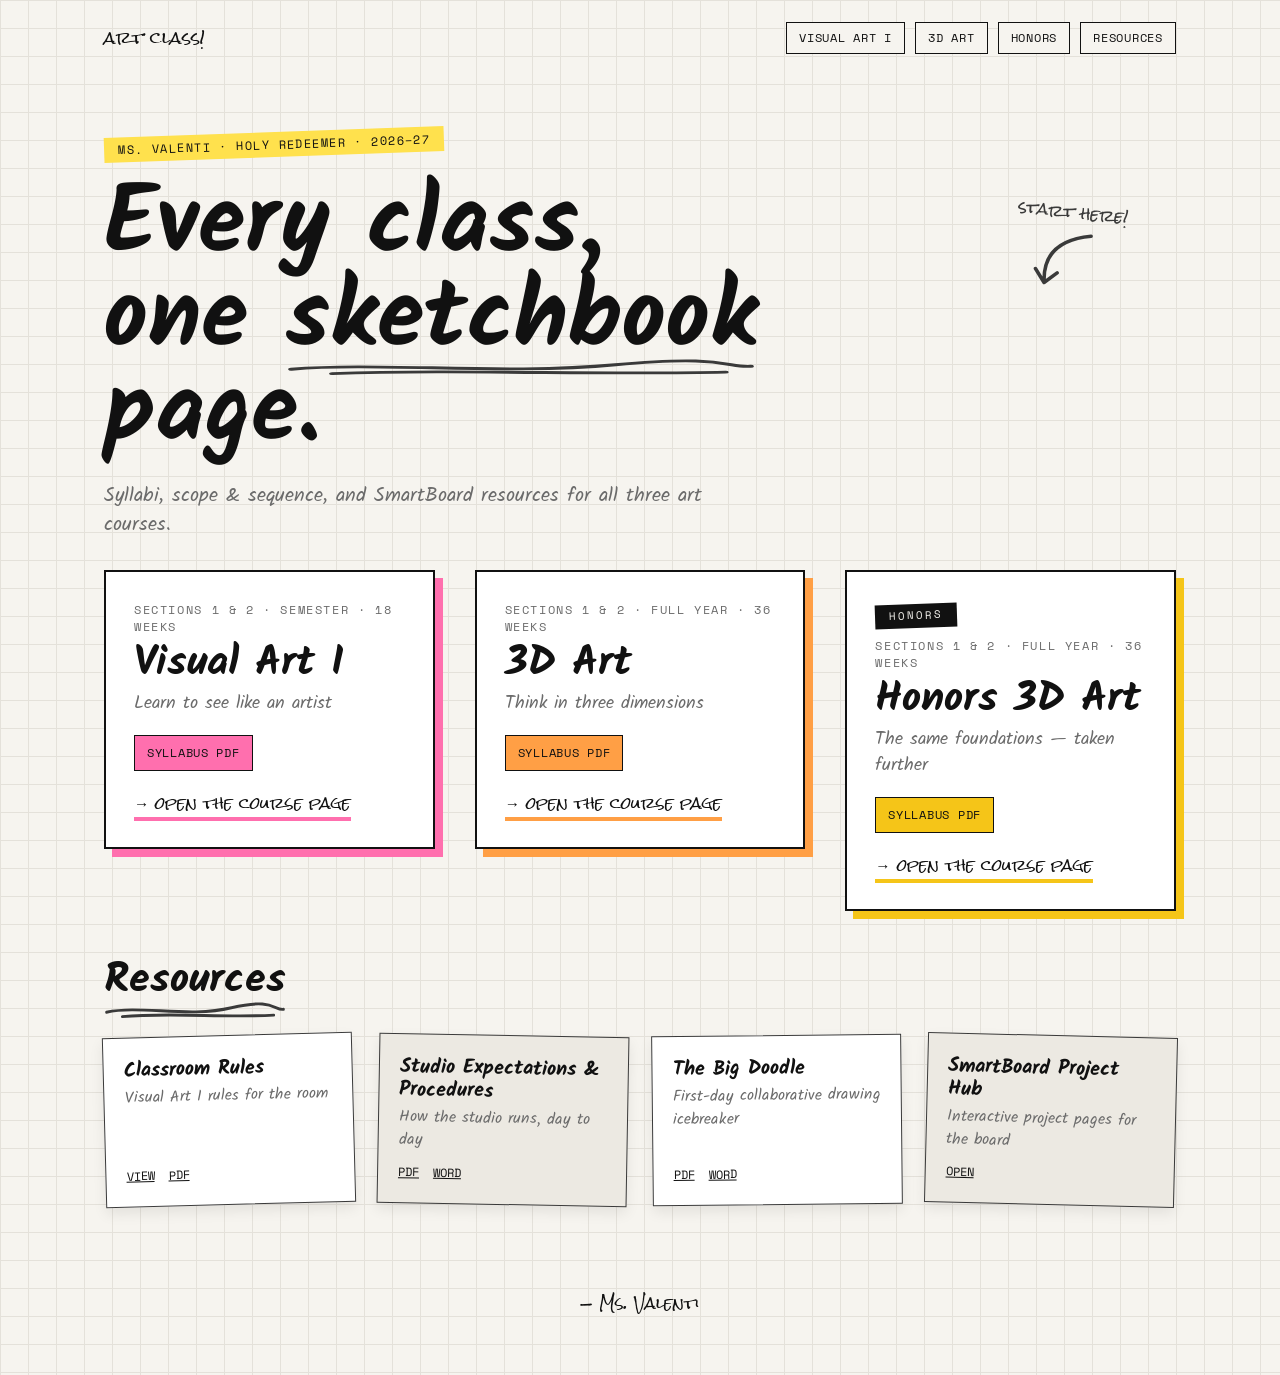
==== commit 2c1a18bb: "Remove "Edit in Word" buttons from the course index page The .docx links were aimed at editing, not " ====
--- a/index.html
+++ b/index.html
@@ -33,7 +33,7 @@
 <div class="tag">Sections 1 &amp; 2 · Semester · 18 weeks</div>
 <h2>Visual Art I</h2>
 <div class="sub">Learn to see like an artist</div>
-<div class="btns"><a class="pop" href="syllabi/Visual_Art_I_Syllabus.pdf" target="_blank">Syllabus PDF</a><a href="syllabi/Visual_Art_I_Syllabus.docx">Edit in Word</a></div>
+<div class="btns"><a class="pop" href="syllabi/Visual_Art_I_Syllabus.pdf" target="_blank">Syllabus PDF</a></div>
 <a class="hub" href="foundations/index.html">→ open the course page</a>
 </section>
 
@@ -41,7 +41,7 @@
 <div class="tag">Sections 1 &amp; 2 · Full year · 36 weeks</div>
 <h2>3D Art</h2>
 <div class="sub">Think in three dimensions</div>
-<div class="btns"><a class="pop" href="syllabi/3D_Art_Syllabus.pdf" target="_blank">Syllabus PDF</a><a href="syllabi/3D_Art_Syllabus.docx">Edit in Word</a></div>
+<div class="btns"><a class="pop" href="syllabi/3D_Art_Syllabus.pdf" target="_blank">Syllabus PDF</a></div>
 <a class="hub" href="3d-art/index.html">→ open the course page</a>
 </section>
 
@@ -50,7 +50,7 @@
 <div class="tag">Sections 1 &amp; 2 · Full year · 36 weeks</div>
 <h2>Honors 3D Art</h2>
 <div class="sub">The same foundations — taken further</div>
-<div class="btns"><a class="pop" href="syllabi/3D_Art_Syllabus.pdf" target="_blank">Syllabus PDF</a><a href="syllabi/3D_Art_Syllabus.docx">Edit in Word</a></div>
+<div class="btns"><a class="pop" href="syllabi/3D_Art_Syllabus.pdf" target="_blank">Syllabus PDF</a></div>
 <a class="hub" href="honors-3d/index.html">→ open the course page</a>
 </section>
 
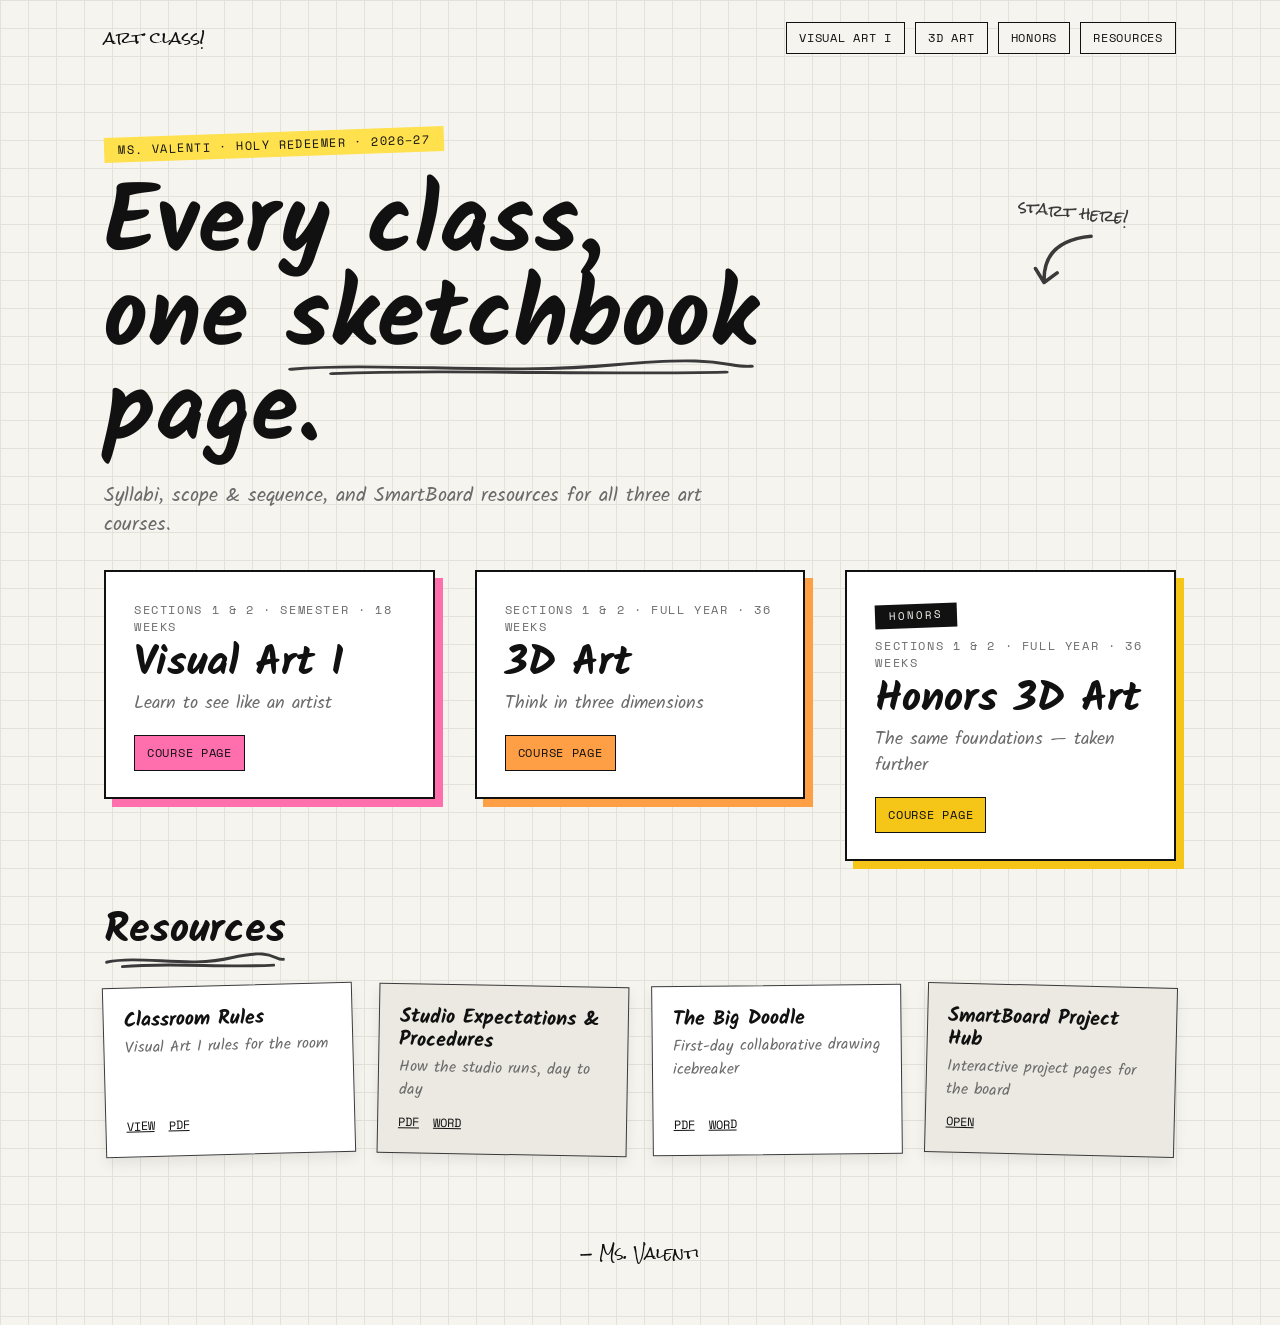
==== commit 38f3bce0: "Point course cards straight at the course pages Each card on the home page now carries one COURSE PA" ====
--- a/index.html
+++ b/index.html
@@ -33,16 +33,14 @@
 <div class="tag">Sections 1 &amp; 2 · Semester · 18 weeks</div>
 <h2>Visual Art I</h2>
 <div class="sub">Learn to see like an artist</div>
-<div class="btns"><a class="pop" href="syllabi/Visual_Art_I_Syllabus.pdf" target="_blank">Syllabus PDF</a></div>
-<a class="hub" href="foundations/index.html">→ open the course page</a>
+<div class="btns"><a class="pop" href="foundations/index.html">Course Page</a></div>
 </section>
 
 <section class="page td" id="3d-art">
 <div class="tag">Sections 1 &amp; 2 · Full year · 36 weeks</div>
 <h2>3D Art</h2>
 <div class="sub">Think in three dimensions</div>
-<div class="btns"><a class="pop" href="syllabi/3D_Art_Syllabus.pdf" target="_blank">Syllabus PDF</a></div>
-<a class="hub" href="3d-art/index.html">→ open the course page</a>
+<div class="btns"><a class="pop" href="3d-art/index.html">Course Page</a></div>
 </section>
 
 <section class="page hn" id="honors">
@@ -50,8 +48,7 @@
 <div class="tag">Sections 1 &amp; 2 · Full year · 36 weeks</div>
 <h2>Honors 3D Art</h2>
 <div class="sub">The same foundations — taken further</div>
-<div class="btns"><a class="pop" href="syllabi/3D_Art_Syllabus.pdf" target="_blank">Syllabus PDF</a></div>
-<a class="hub" href="honors-3d/index.html">→ open the course page</a>
+<div class="btns"><a class="pop" href="honors-3d/index.html">Course Page</a></div>
 </section>
 
 </div>
--- a/sketchbook.css
+++ b/sketchbook.css
@@ -292,3 +292,6 @@
 
 /* Three-up course grid (home page) */
 .courses.three { grid-template-columns:repeat(auto-fit,minmax(min(300px,100%),1fr)); }
+
+/* Button row as the last thing in a card shouldn't leave a gap */
+.page .btns:last-child { margin-bottom:0; }
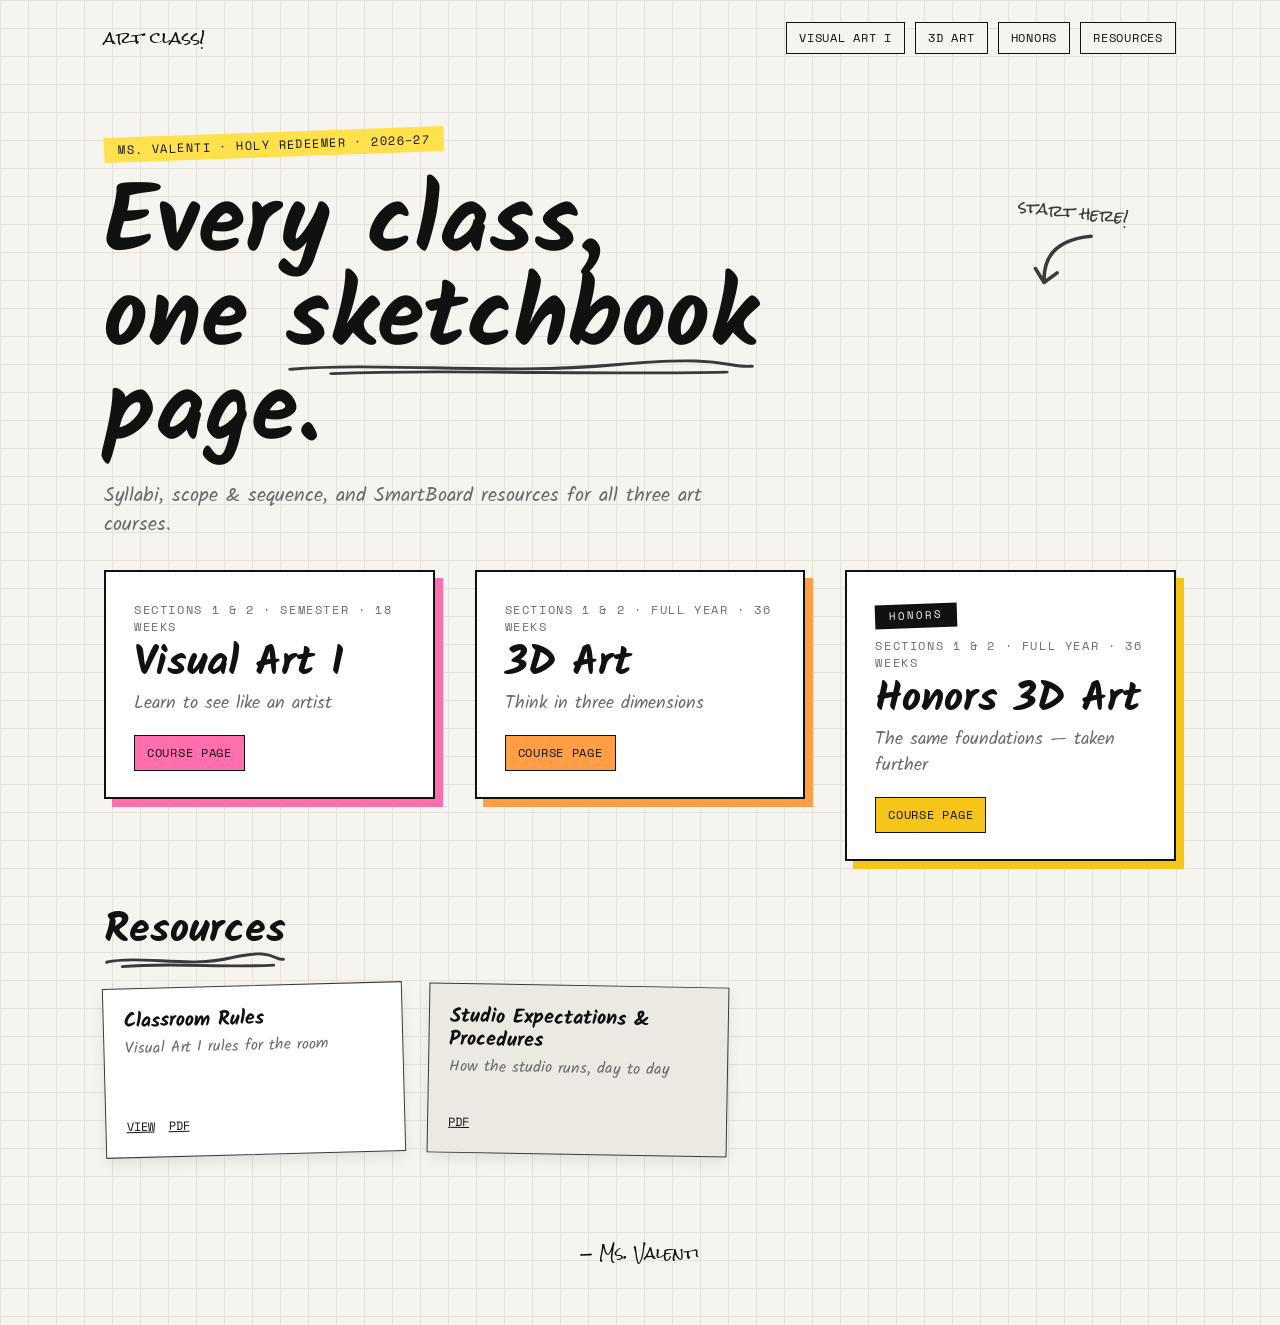
==== commit faf27520: "Trim Resources to the two studio documents Drop the Big Doodle and SmartBoard Project Hub notes from" ====
--- a/index.html
+++ b/index.html
@@ -58,9 +58,7 @@
 </h2>
 <div class="stickies">
 <div class="sticky"><b>Classroom Rules</b><span>Visual Art I rules for the room</span><div class="l"><a href="visual_art_i_classroom_rules.html">View</a><a href="Visual_Art_I_Classroom_Rules.pdf" target="_blank">PDF</a></div></div>
-<div class="sticky"><b>Studio Expectations &amp; Procedures</b><span>How the studio runs, day to day</span><div class="l"><a href="syllabi/Studio_Expectations_Procedures.pdf" target="_blank">PDF</a><a href="syllabi/Studio_Expectations_Procedures.docx">Word</a></div></div>
-<div class="sticky"><b>The Big Doodle</b><span>First-day collaborative drawing icebreaker</span><div class="l"><a href="syllabi/The_Big_Doodle_Icebreaker.pdf" target="_blank">PDF</a><a href="syllabi/The_Big_Doodle_Icebreaker.docx">Word</a></div></div>
-<div class="sticky"><b>SmartBoard Project Hub</b><span>Interactive project pages for the board</span><div class="l"><a href="foundations/projects.html">Open</a></div></div>
+<div class="sticky"><b>Studio Expectations &amp; Procedures</b><span>How the studio runs, day to day</span><div class="l"><a href="syllabi/Studio_Expectations_Procedures.pdf" target="_blank">PDF</a></div></div>
 </div></section>
 
 </main><footer>— Ms. Valenti</footer></body></html>
--- a/sketchbook.css
+++ b/sketchbook.css
@@ -202,7 +202,7 @@
 /* ══ RESOURCE STICKIES ════════════════════════════════════════ */
 .res { padding-top:40px; }
 .res h2 { font-weight:700; font-size:2.6rem; display:inline-block; position:relative; margin-bottom:24px; }
-.stickies { display:grid; grid-template-columns:repeat(auto-fit,minmax(min(230px,100%),1fr));
+.stickies { display:grid; grid-template-columns:repeat(auto-fit,minmax(min(230px,100%),300px));
   gap:24px; padding-bottom:40px; }
 .sticky { padding:22px 20px; min-height:170px; display:flex; flex-direction:column; gap:4px;
   box-shadow:0 6px 14px rgba(0,0,0,.08); border:1.5px solid var(--char); background:var(--white); }
